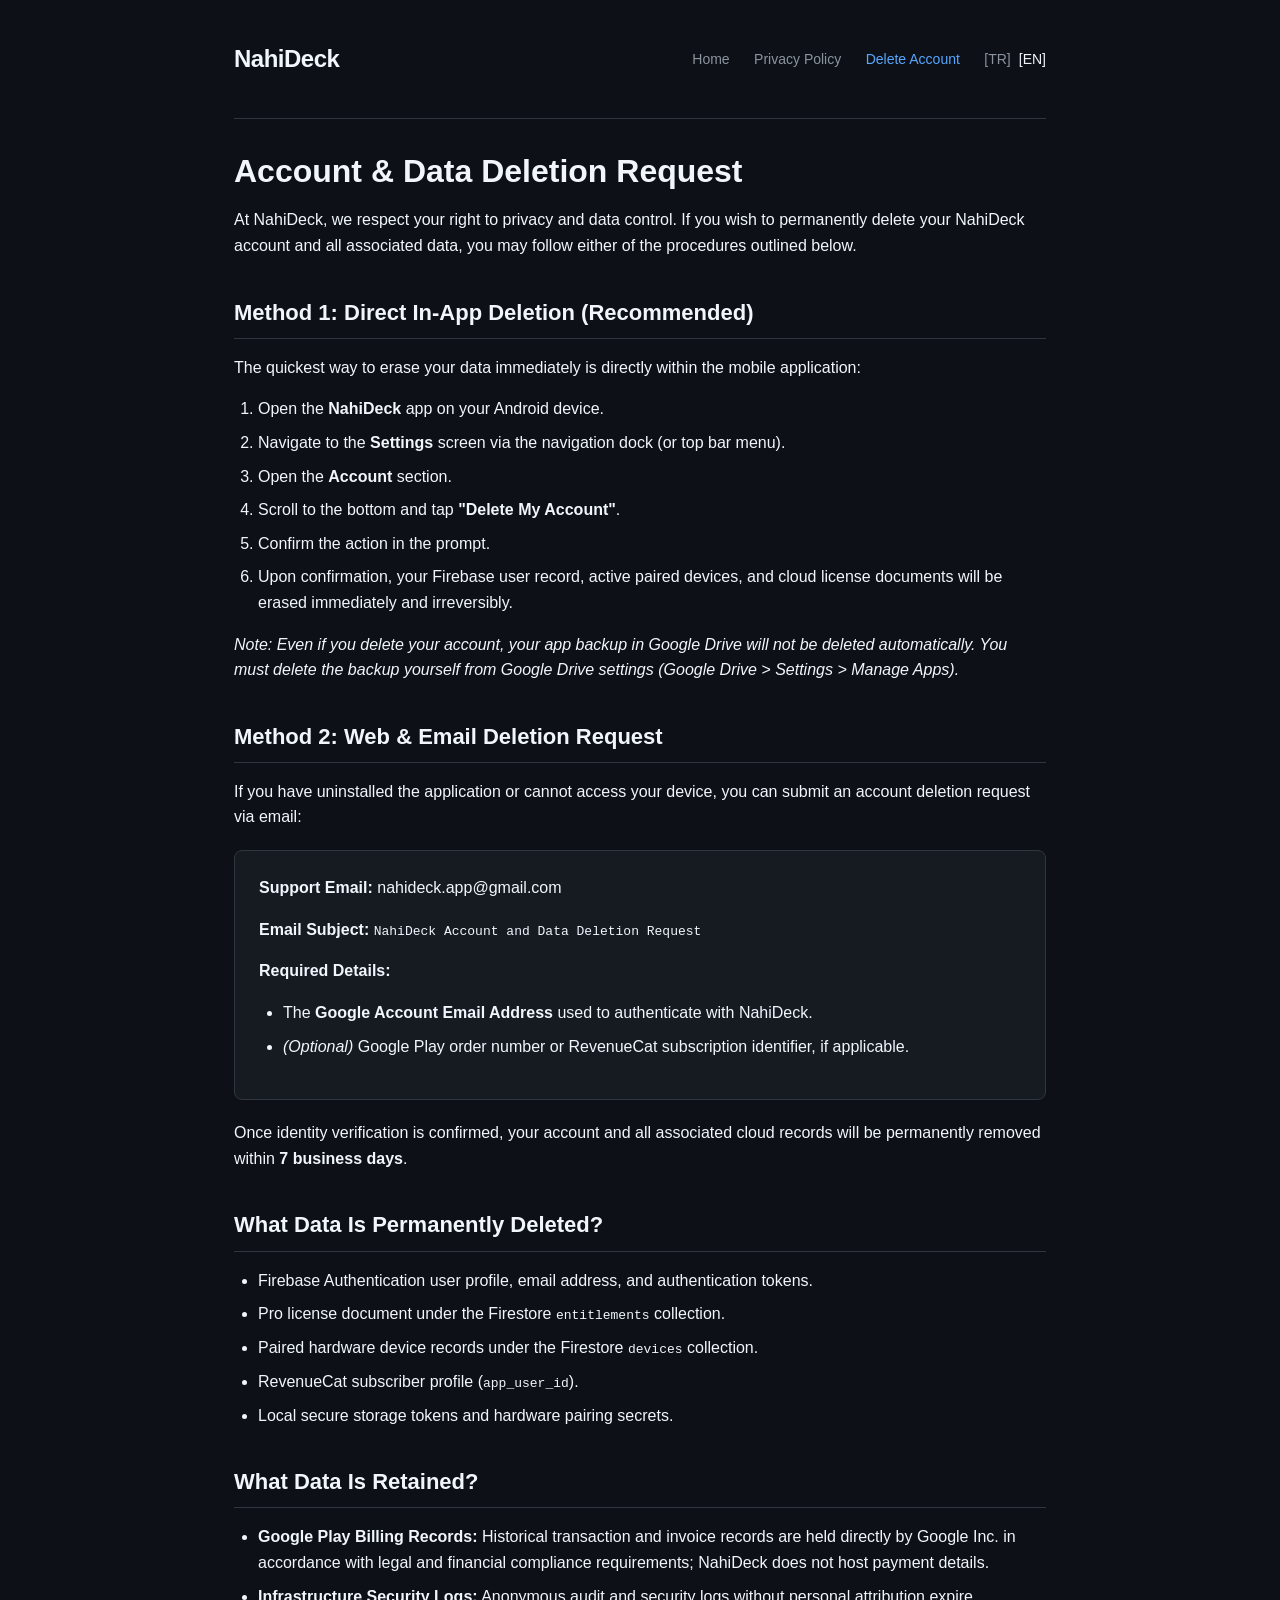
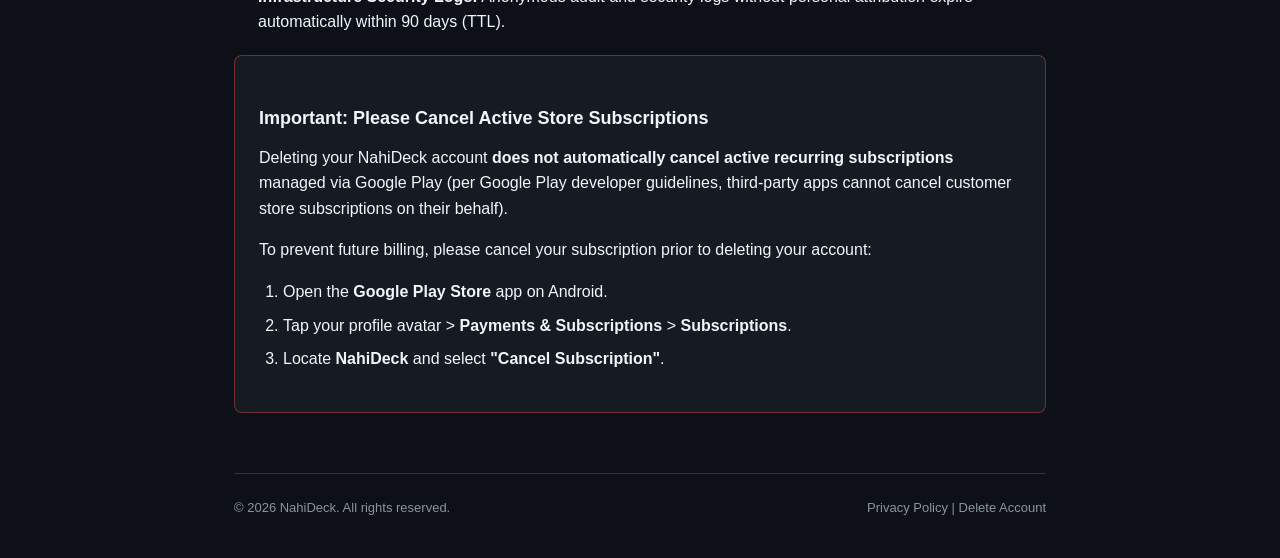
==== delete-account-en.html @ 1596ca63 "Add files via upload" ====
<!DOCTYPE html>
<html lang="en">
<head>
  <meta charset="UTF-8">
  <meta name="viewport" content="width=device-width, initial-scale=1.0">
  <title>Account and Data Deletion Request — NahiDeck</title>
  <meta name="description" content="Instructions on how to permanently delete your NahiDeck account and associated personal data.">
  <link rel="stylesheet" href="style.css">
</head>
<body>
  <div class="container">
    <header>
      <div class="header-top">
        <a href="index-en.html" class="brand">NahiDeck</a>
        <nav>
          <a href="index-en.html">Home</a>
          <a href="privacy-en.html">Privacy Policy</a>
          <a href="delete-account-en.html" class="active">Delete Account</a>
          <div class="lang-switch">
            <a href="delete-account.html">[TR]</a>
            <span>[EN]</span>
          </div>
        </nav>
      </div>
    </header>

    <main>
      <h1>Account & Data Deletion Request</h1>
      <p>At NahiDeck, we respect your right to privacy and data control. If you wish to permanently delete your NahiDeck account and all associated data, you may follow either of the procedures outlined below.</p>

      <h2>Method 1: Direct In-App Deletion (Recommended)</h2>
      <p>The quickest way to erase your data immediately is directly within the mobile application:</p>
      <ol>
        <li>Open the <strong>NahiDeck</strong> app on your Android device.</li>
        <li>Navigate to the <strong>Settings</strong> screen via the navigation dock (or top bar menu).</li>
        <li>Open the <strong>Account</strong> section.</li>
        <li>Scroll to the bottom and tap <strong>"Delete My Account"</strong>.</li>
        <li>Confirm the action in the prompt.</li>
        <li>Upon confirmation, your Firebase user record, active paired devices, and cloud license documents will be erased immediately and irreversibly.</li>
      </ol>
      <p><em>Note: Even if you delete your account, your app backup in Google Drive will not be deleted automatically. You must delete the backup yourself from Google Drive settings (Google Drive &gt; Settings &gt; Manage Apps).</em></p>

      <h2>Method 2: Web & Email Deletion Request</h2>
      <p>If you have uninstalled the application or cannot access your device, you can submit an account deletion request via email:</p>
      <div class="card">
        <p><strong>Support Email:</strong> nahideck.app@gmail.com</p>
        <p><strong>Email Subject:</strong> <code>NahiDeck Account and Data Deletion Request</code></p>
        <p><strong>Required Details:</strong></p>
        <ul>
          <li>The <strong>Google Account Email Address</strong> used to authenticate with NahiDeck.</li>
          <li><em>(Optional)</em> Google Play order number or RevenueCat subscription identifier, if applicable.</li>
        </ul>
      </div>
      <p>Once identity verification is confirmed, your account and all associated cloud records will be permanently removed within <strong>7 business days</strong>.</p>

      <h2>What Data Is Permanently Deleted?</h2>
      <ul>
        <li>Firebase Authentication user profile, email address, and authentication tokens.</li>
        <li>Pro license document under the Firestore <code>entitlements</code> collection.</li>
        <li>Paired hardware device records under the Firestore <code>devices</code> collection.</li>
        <li>RevenueCat subscriber profile (<code>app_user_id</code>).</li>
        <li>Local secure storage tokens and hardware pairing secrets.</li>
      </ul>

      <h2>What Data Is Retained?</h2>
      <ul>
        <li><strong>Google Play Billing Records:</strong> Historical transaction and invoice records are held directly by Google Inc. in accordance with legal and financial compliance requirements; NahiDeck does not host payment details.</li>
        <li><strong>Infrastructure Security Logs:</strong> Anonymous audit and security logs without personal attribution expire automatically within 90 days (TTL).</li>
      </ul>

      <div class="card card-danger">
        <h3>Important: Please Cancel Active Store Subscriptions</h3>
        <p>Deleting your NahiDeck account <strong>does not automatically cancel active recurring subscriptions</strong> managed via Google Play (per Google Play developer guidelines, third-party apps cannot cancel customer store subscriptions on their behalf).</p>
        <p>To prevent future billing, please cancel your subscription prior to deleting your account:</p>
        <ol>
          <li>Open the <strong>Google Play Store</strong> app on Android.</li>
          <li>Tap your profile avatar > <strong>Payments & Subscriptions</strong> > <strong>Subscriptions</strong>.</li>
          <li>Locate <strong>NahiDeck</strong> and select <strong>"Cancel Subscription"</strong>.</li>
        </ol>
      </div>
    </main>

    <footer>
      <div>&copy; 2026 NahiDeck. All rights reserved.</div>
      <div>
        <a href="privacy-en.html">Privacy Policy</a> | 
        <a href="delete-account-en.html">Delete Account</a>
      </div>
    </footer>
  </div>
</body>
</html>
---- style.css ----
:root {
  --bg-color: #0d1117;
  --card-bg: #161b22;
  --border-color: #30363d;
  --text-main: #f0f6fc;
  --text-muted: #8b949e;
  --accent-color: #58a6ff;
  --accent-hover: #388bfd;
  --danger-color: #f85149;
  --code-bg: #0b0e14;
}

* {
  box-sizing: border-box;
  margin: 0;
  padding: 0;
}

body {
  font-family: -apple-system, BlinkMacSystemFont, "Segoe UI", Roboto, Helvetica, Arial, sans-serif;
  background-color: var(--bg-color);
  color: var(--text-main);
  line-height: 1.6;
  padding: 0;
}

.container {
  max-width: 860px;
  margin: 0 auto;
  padding: 40px 24px;
}

header {
  border-bottom: 1px solid var(--border-color);
  padding-bottom: 24px;
  margin-bottom: 32px;
}

.header-top {
  display: flex;
  justify-content: space-between;
  align-items: center;
  margin-bottom: 16px;
}

.brand {
  font-size: 24px;
  font-weight: 700;
  color: var(--text-main);
  text-decoration: none;
  letter-spacing: -0.5px;
}

nav a {
  color: var(--text-muted);
  text-decoration: none;
  margin-left: 20px;
  font-size: 14px;
  transition: color 0.15s;
}

nav a:hover, nav a.active {
  color: var(--accent-color);
}

.lang-switch {
  display: inline-flex;
  gap: 8px;
  margin-left: 20px;
  font-size: 14px;
}

.lang-switch a {
  margin-left: 0;
}

h1 {
  font-size: 32px;
  font-weight: 700;
  margin-bottom: 16px;
  line-height: 1.25;
}

h2 {
  font-size: 22px;
  font-weight: 600;
  margin-top: 36px;
  margin-bottom: 16px;
  padding-bottom: 8px;
  border-bottom: 1px solid var(--border-color);
}

h3 {
  font-size: 18px;
  font-weight: 600;
  margin-top: 24px;
  margin-bottom: 12px;
}

p, ul, ol {
  margin-bottom: 16px;
  color: var(--text-main);
}

ul, ol {
  padding-left: 24px;
}

li {
  margin-bottom: 8px;
}

a {
  color: var(--accent-color);
  text-decoration: none;
}

a:hover {
  text-decoration: underline;
}

.hero {
  text-align: center;
  padding: 40px 0 60px;
}

.hero p {
  font-size: 18px;
  color: var(--text-muted);
  max-width: 640px;
  margin: 0 auto 32px;
}

.button-group {
  display: flex;
  justify-content: center;
  gap: 16px;
  flex-wrap: wrap;
}

.btn {
  display: inline-block;
  padding: 12px 24px;
  border-radius: 6px;
  font-size: 15px;
  font-weight: 600;
  text-decoration: none;
  cursor: pointer;
  border: 1px solid transparent;
  transition: background-color 0.15s, border-color 0.15s;
}

.btn-primary {
  background-color: var(--accent-color);
  color: #ffffff;
}

.btn-primary:hover {
  background-color: var(--accent-hover);
  text-decoration: none;
}

.btn-secondary {
  background-color: var(--card-bg);
  color: var(--text-main);
  border-color: var(--border-color);
}

.btn-secondary:hover {
  background-color: #21262d;
  text-decoration: none;
}

.feature-grid {
  display: grid;
  grid-template-columns: repeat(auto-fit, minmax(240px, 1fr));
  gap: 20px;
  margin: 32px 0 48px;
}

.feature-card {
  background-color: var(--card-bg);
  border: 1px solid var(--border-color);
  border-radius: 8px;
  padding: 24px;
}

.feature-card h3 {
  margin-top: 0;
  margin-bottom: 8px;
}

.feature-card p {
  color: var(--text-muted);
  font-size: 14px;
  margin-bottom: 0;
}

.card {
  background-color: var(--card-bg);
  border: 1px solid var(--border-color);
  border-radius: 8px;
  padding: 24px;
  margin: 20px 0;
}

.card-danger {
  border-color: rgba(248, 81, 73, 0.4);
}

.badge {
  display: inline-block;
  padding: 2px 8px;
  border-radius: 12px;
  font-size: 12px;
  font-weight: 600;
  background-color: #21262d;
  color: var(--text-muted);
}

table {
  width: 100%;
  border-collapse: collapse;
  margin: 20px 0;
}

th, td {
  padding: 12px;
  border: 1px solid var(--border-color);
  text-align: left;
  font-size: 14px;
}

th {
  background-color: var(--card-bg);
}

footer {
  border-top: 1px solid var(--border-color);
  padding-top: 24px;
  margin-top: 60px;
  font-size: 13px;
  color: var(--text-muted);
  display: flex;
  justify-content: space-between;
  flex-wrap: wrap;
  gap: 12px;
}

footer a {
  color: var(--text-muted);
}

footer a:hover {
  color: var(--accent-color);
}
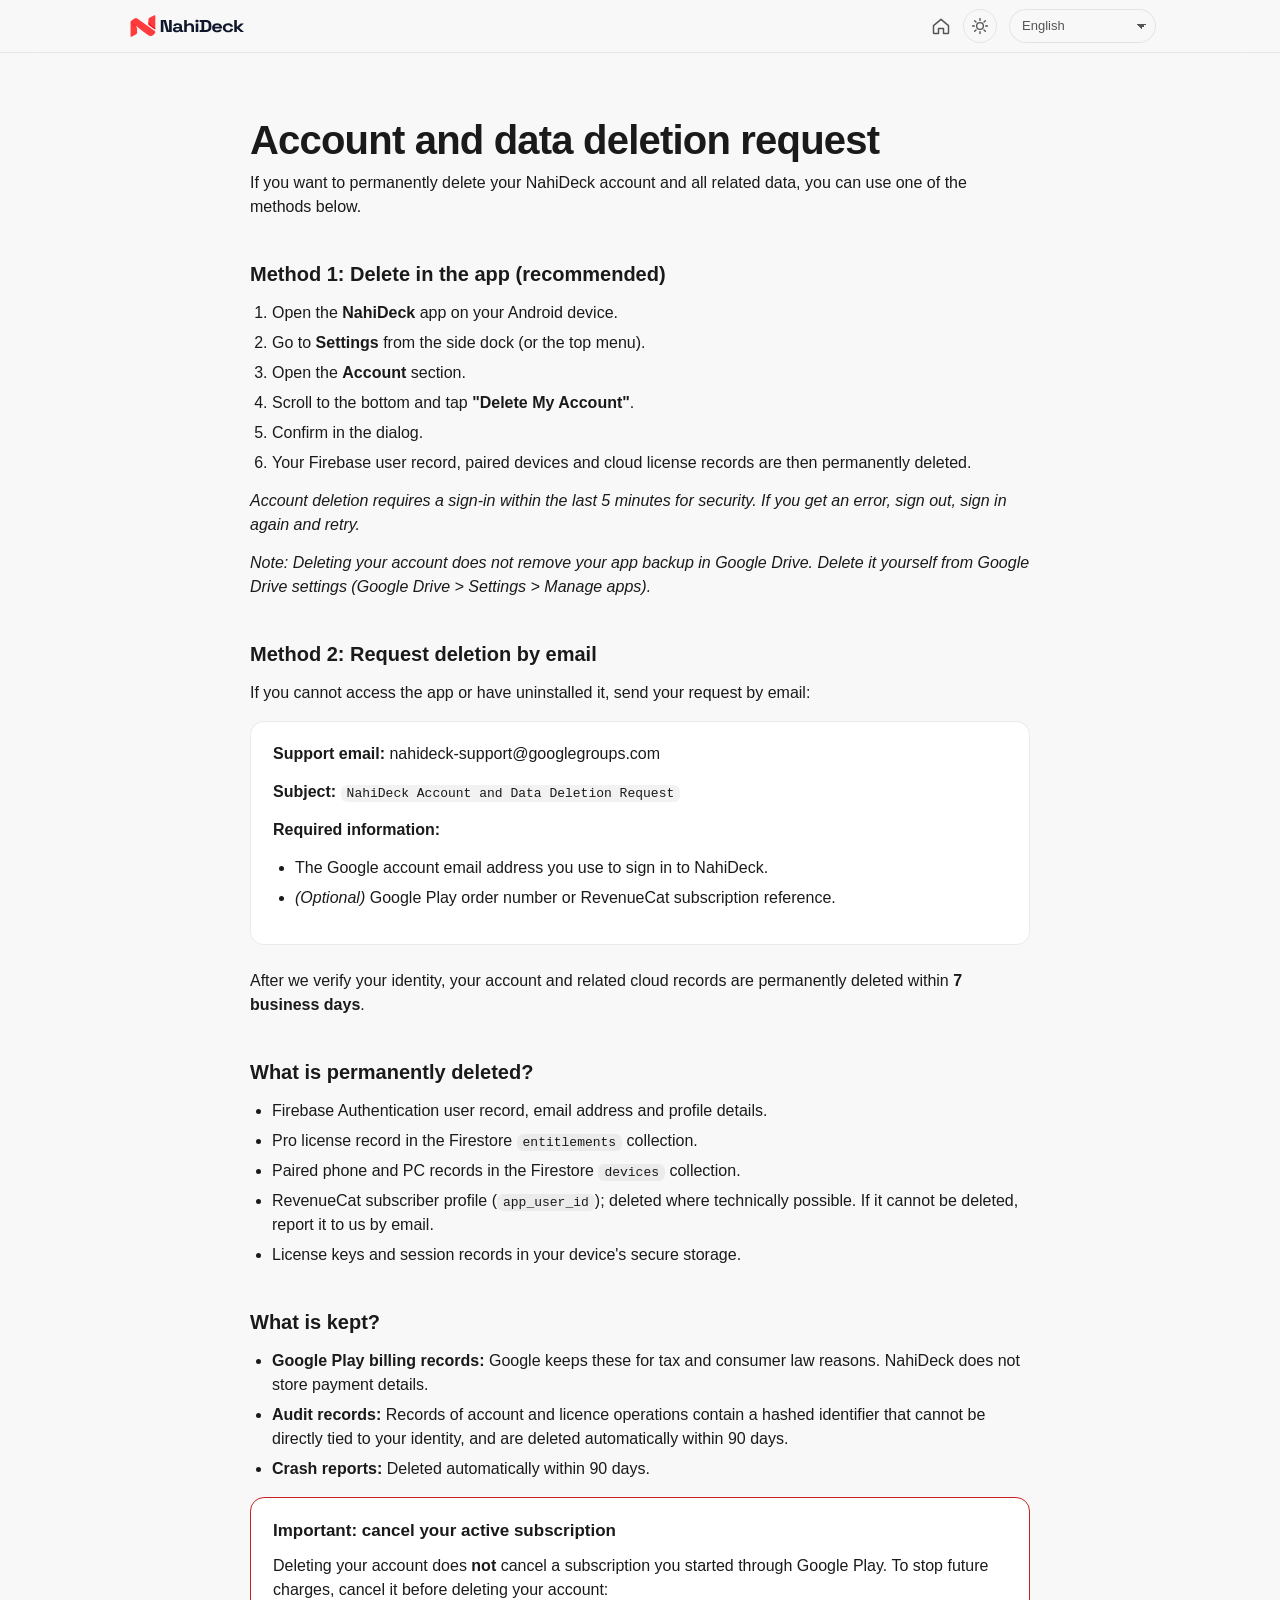
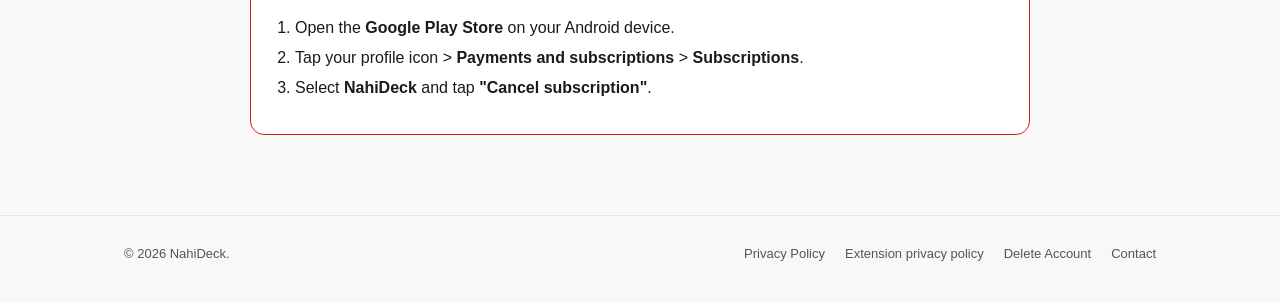
==== commit fae4a460: "Add files via upload" ====
--- a/delete-account-en.html
+++ b/delete-account-en.html
@@ -2,91 +2,14 @@
 <html lang="en">
 <head>
   <meta charset="UTF-8">
-  <meta name="viewport" content="width=device-width, initial-scale=1.0">
-  <title>Account and Data Deletion Request — NahiDeck</title>
-  <meta name="description" content="Instructions on how to permanently delete your NahiDeck account and associated personal data.">
-  <link rel="stylesheet" href="style.css">
+  <meta http-equiv="refresh" content="0; url=delete-account.html">
+  <title>NahiDeck — Account and Data Deletion</title>
+  <script>
+    try { localStorage.setItem("nahideck_site_lang", "en"); } catch (e) {}
+    location.replace("delete-account.html");
+  </script>
 </head>
 <body>
-  <div class="container">
-    <header>
-      <div class="header-top">
-        <a href="index-en.html" class="brand">NahiDeck</a>
-        <nav>
-          <a href="index-en.html">Home</a>
-          <a href="privacy-en.html">Privacy Policy</a>
-          <a href="delete-account-en.html" class="active">Delete Account</a>
-          <div class="lang-switch">
-            <a href="delete-account.html">[TR]</a>
-            <span>[EN]</span>
-          </div>
-        </nav>
-      </div>
-    </header>
-
-    <main>
-      <h1>Account & Data Deletion Request</h1>
-      <p>At NahiDeck, we respect your right to privacy and data control. If you wish to permanently delete your NahiDeck account and all associated data, you may follow either of the procedures outlined below.</p>
-
-      <h2>Method 1: Direct In-App Deletion (Recommended)</h2>
-      <p>The quickest way to erase your data immediately is directly within the mobile application:</p>
-      <ol>
-        <li>Open the <strong>NahiDeck</strong> app on your Android device.</li>
-        <li>Navigate to the <strong>Settings</strong> screen via the navigation dock (or top bar menu).</li>
-        <li>Open the <strong>Account</strong> section.</li>
-        <li>Scroll to the bottom and tap <strong>"Delete My Account"</strong>.</li>
-        <li>Confirm the action in the prompt.</li>
-        <li>Upon confirmation, your Firebase user record, active paired devices, and cloud license documents will be erased immediately and irreversibly.</li>
-      </ol>
-      <p><em>Note: Even if you delete your account, your app backup in Google Drive will not be deleted automatically. You must delete the backup yourself from Google Drive settings (Google Drive &gt; Settings &gt; Manage Apps).</em></p>
-
-      <h2>Method 2: Web & Email Deletion Request</h2>
-      <p>If you have uninstalled the application or cannot access your device, you can submit an account deletion request via email:</p>
-      <div class="card">
-        <p><strong>Support Email:</strong> nahideck.app@gmail.com</p>
-        <p><strong>Email Subject:</strong> <code>NahiDeck Account and Data Deletion Request</code></p>
-        <p><strong>Required Details:</strong></p>
-        <ul>
-          <li>The <strong>Google Account Email Address</strong> used to authenticate with NahiDeck.</li>
-          <li><em>(Optional)</em> Google Play order number or RevenueCat subscription identifier, if applicable.</li>
-        </ul>
-      </div>
-      <p>Once identity verification is confirmed, your account and all associated cloud records will be permanently removed within <strong>7 business days</strong>.</p>
-
-      <h2>What Data Is Permanently Deleted?</h2>
-      <ul>
-        <li>Firebase Authentication user profile, email address, and authentication tokens.</li>
-        <li>Pro license document under the Firestore <code>entitlements</code> collection.</li>
-        <li>Paired hardware device records under the Firestore <code>devices</code> collection.</li>
-        <li>RevenueCat subscriber profile (<code>app_user_id</code>).</li>
-        <li>Local secure storage tokens and hardware pairing secrets.</li>
-      </ul>
-
-      <h2>What Data Is Retained?</h2>
-      <ul>
-        <li><strong>Google Play Billing Records:</strong> Historical transaction and invoice records are held directly by Google Inc. in accordance with legal and financial compliance requirements; NahiDeck does not host payment details.</li>
-        <li><strong>Infrastructure Security Logs:</strong> Anonymous audit and security logs without personal attribution expire automatically within 90 days (TTL).</li>
-      </ul>
-
-      <div class="card card-danger">
-        <h3>Important: Please Cancel Active Store Subscriptions</h3>
-        <p>Deleting your NahiDeck account <strong>does not automatically cancel active recurring subscriptions</strong> managed via Google Play (per Google Play developer guidelines, third-party apps cannot cancel customer store subscriptions on their behalf).</p>
-        <p>To prevent future billing, please cancel your subscription prior to deleting your account:</p>
-        <ol>
-          <li>Open the <strong>Google Play Store</strong> app on Android.</li>
-          <li>Tap your profile avatar > <strong>Payments & Subscriptions</strong> > <strong>Subscriptions</strong>.</li>
-          <li>Locate <strong>NahiDeck</strong> and select <strong>"Cancel Subscription"</strong>.</li>
-        </ol>
-      </div>
-    </main>
-
-    <footer>
-      <div>&copy; 2026 NahiDeck. All rights reserved.</div>
-      <div>
-        <a href="privacy-en.html">Privacy Policy</a> | 
-        <a href="delete-account-en.html">Delete Account</a>
-      </div>
-    </footer>
-  </div>
+  <a href="delete-account.html">Delete Account</a>
 </body>
 </html>
